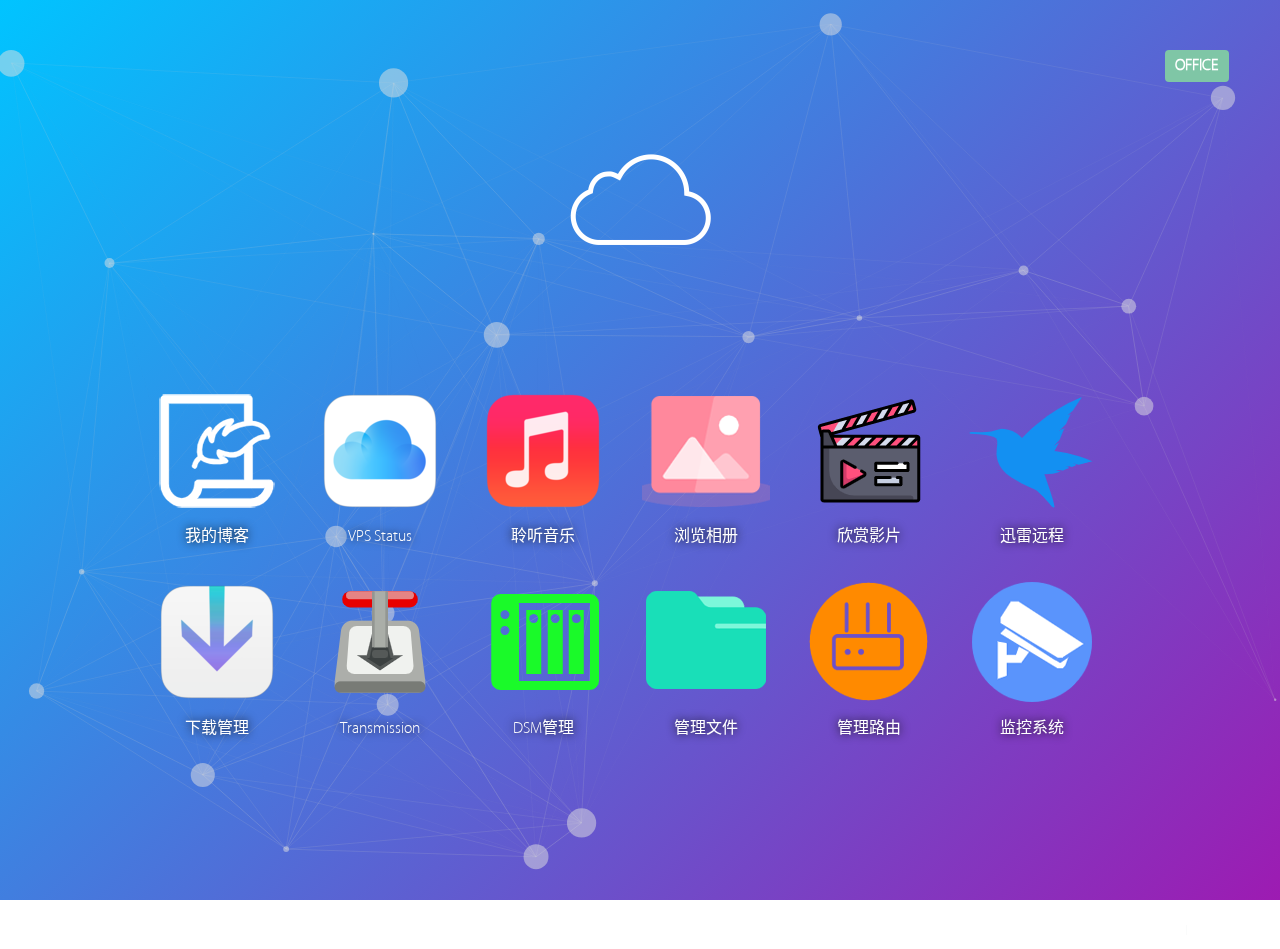
==== index.html @ acd15d09 "Signed-off-by: weizh523 <weizh523@163.com>" ====
<!DOCTYPE html>
<html lang="zh-cn">
<head>
    <meta content="text/html; charset=utf-8" http-equiv="Content-Type"/>
    <meta content="IE=edge" http-equiv="X-UA-Compatible"/>
    <meta content="webkit" name="renderer"/>
    <meta content="width=device-width, initial-scale=1, maximum-scale=1" name="viewport"/>
    <link href="favicon.ico" rel="shortcut icon"/>
    <link href="css/style.css" rel="stylesheet" type="text/css"/>
    <!--减少服务器的资源开销用了cdn,如果想全部使用自己的服务器的jquery,注释cdn的jquery和"js/qieh.js",取消注释"js/jquery.min.js"即可-->
    <!--<script src="js/jquery.min.js"></script>-->
    <script crossorigin="anonymous"
            integrity="sha256-CSXorXvZcTkaix6Yvo6HppcZGetbYMGWSFlBw8HfCJo="
            src="https://cdn.jsdelivr.net/npm/jquery@3.4.1/dist/jquery.min.js"></script>
    <script src="js/qieh.js"></script>
    <script src="js/particles.min.js"></script>
    <script src="js/font.js"></script>
    <title>NasHomeCloud</title>
    <style type="text/css">
        /*背景图设置,设置路径在"css/style.css"下的3315行开始,默认关闭*/
        /*也可以直接打开下面注释直接覆盖原生的渐变色背景,建议打开背景图之后注释原生的3318和3319行渐变色背景样式*/
        body {
            overflow: auto;
            /*background-size: cover;*/
            /*background: url(img/background.jpg) no-repeat center top;*/
            /*background-attachment: fixed;*/
        }

        #footer {
            height: unset;
        }

        .footer-contents {
            position: unset;
        }

        .footer-contents .links .line {
            margin-top: 20px;
            margin-right: 10px;
            margin-bottom: 10px;
        }

        /*以下补充样式用于修复手机浏览下的一些体验*/
        @media only screen and (max-width: 479px) {
            div ul li {
                display: flex;
                margin: 0 0 0 0;
            }

            div ul li a {
                width: 100%;
            }

            div ul li a img {
                width: 100%;
            }

            div ul li a strong {
                width: 100%;
            }
        }

        @media only screen and (max-width: 349px) {
            div ul li {
                width: 33.33%;
            }
        }

        @media only screen and (min-width: 350px) and (max-width: 479px) {
            div ul li {
                width: 25%;
            }
        }
    </style>
</head>
<body>
<div id="particles-js" style="position:absolute; top: 0; z-index: -1; width: 100%;height: 100%;">
    <canvas class="particles-js-canvas-el" height="960" style="width: 100%; height: 100%;" width="1303"></canvas>
</div>
<script>particlesJS("particles-js", {
    particles: {
        number: {
            value: 20,
            density: {
                enable: !0,
                value_area: 1000
            }
        },
        color: {
            value: "#e1e1e1"
        },
        shape: {
            type: "circle",
            stroke: {
                width: 0,
                color: "#000000"
            },
            polygon: {
                nb_sides: 5
            },
            image: {
                src: "img/github.svg",
                width: 100,
                height: 100
            }
        },
        opacity: {
            value: 0.5,
            random: !1,
            anim: {
                enable: !1,
                speed: 1,
                opacity_min: 0.1,
                sync: !1
            }
        },
        size: {
            value: 15,
            random: !0,
            anim: {
                enable: !1,
                speed: 180,
                size_min: 0.1,
                sync: !1
            }
        },
        line_linked: {
            enable: !0,
            distance: 650,
            color: "#cfcfcf",
            opacity: 0.26,
            width: 1
        },
        move: {
            enable: !0,
            speed: 2,
            direction: "none",
            random: !0,
            straight: !1,
            out_mode: "out",
            bounce: !1,
            attract: {
                enable: !1,
                rotateX: 600,
                rotateY: 1200
            }
        }
    },
    interactivity: {
        detect_on: "canvas",
        events: {
            onhover: {
                enable: !1,
                mode: "repulse"
            },
            onclick: {
                enable: !1,
                mode: "push"
            },
            resize: !0
        },
        modes: {
            grab: {
                distance: 400,
                line_linked: {
                    opacity: 1
                }
            },
            bubble: {
                distance: 400,
                size: 40,
                duration: 2,
                opacity: 8,
                speed: 3
            },
            repulse: {
                distance: 200,
                duration: 0.4
            },
            push: {
                particles_nb: 4
            },
            remove: {
                particles_nb: 2
            }
        }
    },
    retina_detect: !0
});</script>
<div id="wrap">
    <div id="top">
        <div id="logo">
            <!--<img class="logo"-->
            <!--     src="img/logo.png"-->
            <!--/>-->
            <!--如果需要自定义logo图片,使用上面这段代码,并删除下面这段代码,图片位置应放在img下的logo.png-->
            <img class="logo"
                 src="[data-uri]"
            />
            <p></p>
            <div class="type-js headline">
                <h1 class="text-js">Welcome</h1>
            </div>
            <div class="" id="kg-btn">
                <input class='tgl tgl-flip' id='qieh' type='checkbox'/>
                <label class='tgl-btn' data-tg-off='OFFICE' data-tg-on='HOME' for='qieh'></label>
            </div>
        </div>
    </div>
    <div id="main">
        <!-- 外网访问地址 -->
        <div class="app animated fadeInLeft" id="app">
            <ul>
                <li>
                    <a href="#" target="_blank">
                        <img class="shake" src="img/png/AppStore.png"/>
                        <strong>我的博客</strong></a>
                </li>
                <li>
                    <a href="#" target="_blank">
                        <img class="shake" src="img/png/iCloud-Drive.png"/>
                        <strong>VPS Status</strong></a>
                </li>
                <li>
                    <a href="#" target="_blank">
                        <img class="shake" src="img/png/Music.png"/>
                        <strong>聆听音乐</strong></a>
                </li>
                <li>
                    <a href="#" target="_blank">
                        <img class="shake" src="img/png/Photos.png"/>
                        <strong>浏览相册</strong></a>
                </li>
                <li>
                    <a href="#" target="_blank">
                        <img class="shake" src="img/png/Videos.png"/>
                        <strong>欣赏影片</strong></a>
                </li>
                <li>
                    <a href="http://yuancheng.xunlei.com/" target="_blank">
                        <img class="shake" src="img/png/Thunder.png"/>
                        <strong>迅雷远程</strong></a>
                </li>
                <li>
                    <a href="#" target="_blank">
                        <img class="shake" src="img/png/Downloads.png"/>
                        <strong>下载管理</strong></a>
                </li>
                <li>
                    <a href="#" target="_blank">
                        <img class="shake" src="img/png/Transmission.png"/>
                        <strong>Transmission</strong></a>
                </li>
                <li>
                    <a href="#" target="_blank">
                        <img class="shake" src="img/png/Settings.png"/>
                        <strong>DSM管理</strong></a>
                </li>
                <li>
                    <a href="#" target="_blank">
                        <img class="shake" src="img/png/FontExplorer-X.png"/>
                        <strong>管理文件</strong></a>
                </li>
                <li>
                    <a href="#" target="_blank">
                        <img class="shake" src="img/png/Podcats.png"/>
                        <strong>管理路由</strong></a>
                </li>
                <li>
                    <a href="#" target="_blank">
                        <img class="shake" src="img/png/FaceTime.png"/>
                        <strong>监控系统</strong></a>
                </li>
            </ul>
        </div>
        <!-- 内网网访问地址 -->
        <div class="app animated fadeInRight" id="app1">
            <ul>
                <li>
                    <a href="#" target="_blank">
                        <img class="shake" src="img/png/AppStore.png"/>
                        <strong>我的博客</strong></a>
                </li>
                <li>
                    <a href="#" target="_blank">
                        <img class="shake" src="img/png/iCloud-Drive.png"/>
                        <strong>VPS Status</strong></a>
                </li>
                <li>
                    <a href="#" target="_blank">
                        <img class="shake" src="img/png/Music.png"/>
                        <strong>聆听音乐</strong></a>
                </li>
                <li>
                    <a href="#" target="_blank">
                        <img class="shake" src="img/png/Photos.png"/>
                        <strong>浏览相册</strong></a>
                </li>
                <li>
                    <a href="#" target="_blank">
                        <img class="shake" src="img/png/Videos.png"/>
                        <strong>欣赏影片</strong></a>
                </li>
                <li>
                    <a href="http://yuancheng.xunlei.com/" target="_blank">
                        <img class="shake" src="img/png/Thunder.png"/>
                        <strong>迅雷远程</strong></a>
                </li>
                <li>
                    <a href="#" target="_blank">
                        <img class="shake" src="img/png/Downloads.png"/>
                        <strong>下载管理</strong></a>
                </li>
                <li>
                    <a href="#" target="_blank">
                        <img class="shake" src="img/png/Transmission.png"/>
                        <strong>Transmission</strong></a>
                </li>
                <li>
                    <a href="#" target="_blank">
                        <img class="shake" src="img/png/Settings.png"/>
                        <strong>DSM管理</strong></a>
                </li>
                <li>
                    <a href="#" target="_blank">
                        <img class="shake" src="img/png/FontExplorer-X.png"/>
                        <strong>管理文件</strong></a>
                </li>
                <li>
                    <a href="#" target="_blank">
                        <img class="shake" src="img/png/Podcats.png"/>
                        <strong>管理路由</strong></a>
                </li>
                <li>
                    <a href="#" target="_blank">
                        <img class="shake" src="img/png/FaceTime.png"/>
                        <strong>监控系统</strong></a>
                </li>
            </ul>
        </div>
        <div style="clear: both;"></div>
    </div>
</div>
<div id="footer">
    <div class="footer-contents">
        <div class="links">
            <div class="line">
                <a href="/">NasHomeCloud</a>&nbsp;&nbsp;&nbsp;
                <span class="footer-link-separator"></span>&nbsp;&nbsp;&nbsp;
                <span class="copyright">╰(*°▽°*)╯</span>
            </div>
        </div>
    </div>
</div>
</body>

</html>
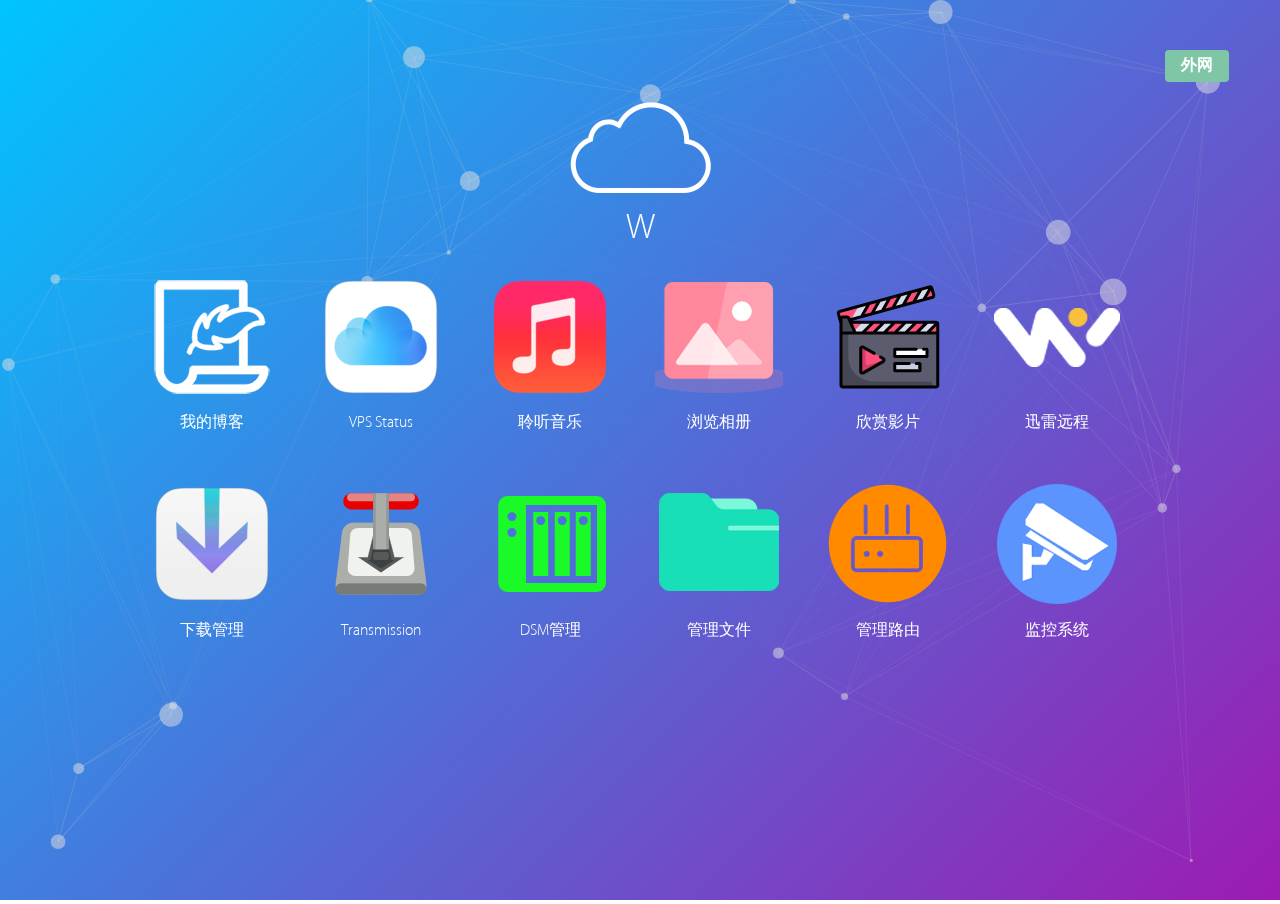
==== commit aaea547d: "Signed-off-by: weizh523 <weizh523@163.com>" ====
--- a/index.html
+++ b/index.html
@@ -1,137 +1,77 @@
 <!DOCTYPE html>
-<html lang="zh-cn">
-<head>
-    <meta content="text/html; charset=utf-8" http-equiv="Content-Type"/>
-    <meta content="IE=edge" http-equiv="X-UA-Compatible"/>
-    <meta content="webkit" name="renderer"/>
-    <meta content="width=device-width, initial-scale=1, maximum-scale=1" name="viewport"/>
-    <link href="favicon.ico" rel="shortcut icon"/>
-    <link href="css/style.css" rel="stylesheet" type="text/css"/>
-    <!--减少服务器的资源开销用了cdn,如果想全部使用自己的服务器的jquery,注释cdn的jquery和"js/qieh.js",取消注释"js/jquery.min.js"即可-->
-    <!--<script src="js/jquery.min.js"></script>-->
-    <script crossorigin="anonymous"
-            integrity="sha256-CSXorXvZcTkaix6Yvo6HppcZGetbYMGWSFlBw8HfCJo="
-            src="https://cdn.jsdelivr.net/npm/jquery@3.4.1/dist/jquery.min.js"></script>
-    <script src="js/qieh.js"></script>
+<html>
+  
+  <head>
+    <meta http-equiv="Content-Type" content="text/html; charset=utf-8" />
+    <meta http-equiv="X-UA-Compatible" content="IE=edge" />
+    <meta name="renderer" content="webkit" />
+    <meta name="viewport" content="width=device-width, initial-scale=1, maximum-scale=1" />
+    <link rel="shortcut icon" href="favicon.ico" />
+    <link rel="stylesheet" type="text/css" href="css/style.css" />
+    <script src="js/jquery.min.js"></script>
+    <script src="js/font.js"></script>
     <script src="js/particles.min.js"></script>
-    <script src="js/font.js"></script>
-    <title>NasHomeCloud</title>
-    <style type="text/css">
-        /*背景图设置,设置路径在"css/style.css"下的3315行开始,默认关闭*/
-        /*也可以直接打开下面注释直接覆盖原生的渐变色背景,建议打开背景图之后注释原生的3318和3319行渐变色背景样式*/
-        body {
-            overflow: auto;
-            /*background-size: cover;*/
-            /*background: url(img/background.jpg) no-repeat center top;*/
-            /*background-attachment: fixed;*/
-        }
-
-        #footer {
-            height: unset;
-        }
-
-        .footer-contents {
-            position: unset;
-        }
-
-        .footer-contents .links .line {
-            margin-top: 20px;
-            margin-right: 10px;
-            margin-bottom: 10px;
-        }
-
-        /*以下补充样式用于修复手机浏览下的一些体验*/
-        @media only screen and (max-width: 479px) {
-            div ul li {
-                display: flex;
-                margin: 0 0 0 0;
-            }
-
-            div ul li a {
-                width: 100%;
-            }
-
-            div ul li a img {
-                width: 100%;
-            }
-
-            div ul li a strong {
-                width: 100%;
-            }
-        }
-
-        @media only screen and (max-width: 349px) {
-            div ul li {
-                width: 33.33%;
-            }
-        }
-
-        @media only screen and (min-width: 350px) and (max-width: 479px) {
-            div ul li {
-                width: 25%;
-            }
-        }
-    </style>
-</head>
-<body>
-<div id="particles-js" style="position:absolute; top: 0; z-index: -1; width: 100%;height: 100%;">
-    <canvas class="particles-js-canvas-el" height="960" style="width: 100%; height: 100%;" width="1303"></canvas>
-</div>
-<script>particlesJS("particles-js", {
-    particles: {
-        number: {
+    <title>HomeNasCloud</title></head>
+  
+  <body>
+    <div id="particles-js" style="position:absolute; top: 0; z-index: -1; width: 100%;height: 100%;">
+      <canvas class="particles-js-canvas-el" width="1303" height="960" style="width: 100%; height: 100%;"></canvas>
+    </div>
+    <script>particlesJS("particles-js", {
+        particles: {
+          number: {
             value: 20,
             density: {
-                enable: !0,
-                value_area: 1000
-            }
-        },
-        color: {
+              enable: !0,
+              value_area: 1000
+            }
+          },
+          color: {
             value: "#e1e1e1"
-        },
-        shape: {
+          },
+          shape: {
             type: "circle",
             stroke: {
-                width: 0,
-                color: "#000000"
+              width: 0,
+              color: "#000000"
             },
             polygon: {
-                nb_sides: 5
+              nb_sides: 5
             },
             image: {
-                src: "img/github.svg",
-                width: 100,
-                height: 100
-            }
-        },
-        opacity: {
+              src: "img/github.svg",
+              width: 100,
+              height: 100
+            }
+          },
+          opacity: {
             value: 0.5,
             random: !1,
             anim: {
-                enable: !1,
-                speed: 1,
-                opacity_min: 0.1,
-                sync: !1
-            }
-        },
-        size: {
+              enable: !1,
+              speed: 1,
+              opacity_min: 0.1,
+              sync: !1
+            }
+          },
+          size: {
             value: 15,
             random: !0,
             anim: {
-                enable: !1,
-                speed: 180,
-                size_min: 0.1,
-                sync: !1
-            }
-        },
-        line_linked: {
+              enable: !1,
+              speed: 180,
+              size_min: 0.1,
+              sync: !1
+            }
+          },
+          line_linked: {
             enable: !0,
             distance: 650,
             color: "#cfcfcf",
             opacity: 0.26,
             width: 1
-        },
-        move: {
+          },
+          move: {
             enable: !0,
             speed: 2,
             direction: "none",
@@ -140,218 +80,163 @@
             out_mode: "out",
             bounce: !1,
             attract: {
-                enable: !1,
-                rotateX: 600,
-                rotateY: 1200
-            }
-        }
-    },
-    interactivity: {
-        detect_on: "canvas",
-        events: {
+              enable: !1,
+              rotateX: 600,
+              rotateY: 1200
+            }
+          }
+        },
+        interactivity: {
+          detect_on: "canvas",
+          events: {
             onhover: {
-                enable: !1,
-                mode: "repulse"
+              enable: !1,
+              mode: "repulse"
             },
             onclick: {
-                enable: !1,
-                mode: "push"
+              enable: !1,
+              mode: "push"
             },
             resize: !0
+          },
+          modes: {
+            grab: {
+              distance: 400,
+              line_linked: {
+                opacity: 1
+              }
+            },
+            bubble: {
+              distance: 400,
+              size: 40,
+              duration: 2,
+              opacity: 8,
+              speed: 3
+            },
+            repulse: {
+              distance: 200,
+              duration: 0.4
+            },
+            push: {
+              particles_nb: 4
+            },
+            remove: {
+              particles_nb: 2
+            }
+          }
         },
-        modes: {
-            grab: {
-                distance: 400,
-                line_linked: {
-                    opacity: 1
-                }
-            },
-            bubble: {
-                distance: 400,
-                size: 40,
-                duration: 2,
-                opacity: 8,
-                speed: 3
-            },
-            repulse: {
-                distance: 200,
-                duration: 0.4
-            },
-            push: {
-                particles_nb: 4
-            },
-            remove: {
-                particles_nb: 2
-            }
-        }
-    },
-    retina_detect: !0
-});</script>
-<div id="wrap">
-    <div id="top">
+        retina_detect: !0
+      });</script>
+    <div id="wrap">
+      <div id="top">
         <div id="logo">
-            <!--<img class="logo"-->
-            <!--     src="img/logo.png"-->
-            <!--/>-->
-            <!--如果需要自定义logo图片,使用上面这段代码,并删除下面这段代码,图片位置应放在img下的logo.png-->
-            <img class="logo"
-                 src="[data-uri]"
-            />
-            <p></p>
-            <div class="type-js headline">
-                <h1 class="text-js">Welcome</h1>
-            </div>
-            <div class="" id="kg-btn">
-                <input class='tgl tgl-flip' id='qieh' type='checkbox'/>
-                <label class='tgl-btn' data-tg-off='OFFICE' data-tg-on='HOME' for='qieh'></label>
-            </div>
-        </div>
+          <img class="logo" src="[data-uri]"
+          /><p></p><div class="type-js headline">
+          	<h1 class="text-js">Welcome</h1>
+          </div>
+					<div id="kg-btn" class="">
+						<input class='tgl tgl-flip' id='qieh' type='checkbox' />
+						<label class='tgl-btn' data-tg-off='外网' data-tg-on='内网' for='qieh'></label>
+					</div>
+				</div>
+			</div>
+			<div id="main">
+			<!-- 外网访问地址 -->
+				<div id="app" class="app animated fadeInLeft">
+					<ul>
+						<li>
+							<a href="https://blog.weizh.top/" target="_blank"><img class="shake" src="img/png/AppStore.png" /><strong>我的博客</strong></a>
+						</li>
+						<li>
+							<a href="https://info.koolnet.club" target="_blank"><img class="shake" src="img/png/iCloud-Drive.png" /><strong>VPS Status</strong></a>
+						</li>
+						<li>
+							<a href="https://yuxuan-disk.quickconnect.cn/audio" target="_blank"><img class="shake" src="img/png/Music.png" /><strong>聆听音乐</strong></a>
+						</li>
+						<li>
+							<a href="https://yuxuan-disk.quickconnect.cn/photo" target="_blank"><img class="shake" src="img/png/Photos.png" /><strong>浏览相册</strong></a>
+						</li>
+						<li>
+							<a href="https://yuxuan-disk.quickconnect.cn/video" target="_blank"><img class="shake" src="img/png/Videos.png" /><strong>欣赏影片</strong></a>
+						</li>
+						<li>
+							<a href="http://yuancheng.xunlei.com/" target="_blank"><img class="shake" src="img/png/Thunder.png" /><strong>迅雷远程</strong></a>
+						</li>
+						<li>
+							<a href="https://yuxuan-disk.quickconnect.cn/download" target="_blank"><img class="shake" src="img/png/Downloads.png" /><strong>下载管理</strong></a>
+						</li>
+						<li>
+							<a href="http://xxxxx.com" target="_blank"><img class="shake" src="img/png/Transmission.png" /><strong>Transmission</strong></a>
+						</li>
+						<li>
+							<a href="https://yuxuan-disk.quickconnect.cn/" target="_blank"><img class="shake" src="img/png/Settings.png" /><strong>DSM管理</strong></a>
+						</li>
+						<li>
+							<a href="https://yuxuan-disk.quickconnect.cn/file" target="_blank"><img class="shake" src="img/png/FontExplorer-X.png" /><strong>管理文件</strong></a>
+						</li>
+						<li>
+							<a href="http://xxxxx.com" target="_blank"><img class="shake" src="img/png/Podcats.png" /><strong>管理路由</strong></a>
+						</li>
+						<li>
+							<a href="https://yuxuan-disk.quickconnect.cn/cam" target="_blank"><img class="shake" src="img/png/FaceTime.png" /><strong>监控系统</strong></a>
+						</li>
+					</ul>
+				</div>
+				<!-- 内网网访问地址 -->
+				<div id="app1" class="app animated fadeInRight">
+					<ul>
+						<li>
+							<a href="#" target="_blank"><img class="shake" src="img/png/AppStore.png" /><strong>我的博客</strong></a>
+						</li>
+						<li>
+							<a href="http://xxxxx.com" target="_blank"><img class="shake" src="img/png/iCloud-Drive.png" /><strong>VPS Status</strong></a>
+						</li>
+						<li>
+							<a href="http://192.168.0.10/audio" target="_blank"><img class="shake" src="img/png/Music.png" /><strong>聆听音乐</strong></a>
+						</li>
+						<li>
+							<a href="http://192.168.0.10/photo" target="_blank"><img class="shake" src="img/png/Photos.png" /><strong>浏览相册</strong></a>
+						</li>
+						<li>
+							<a href="http://192.168.0.10/video" target="_blank"><img class="shake" src="img/png/Videos.png" /><strong>欣赏影片</strong></a>
+						</li>
+						<li>
+							<a href="http://yuancheng.xunlei.com/" target="_blank"><img class="shake" src="img/png/Thunder.png" /><strong>迅雷远程</strong></a>
+						</li>
+						<li>
+							<a href="http://192.168.0.10/download" target="_blank"><img class="shake" src="img/png/Downloads.png" /><strong>下载管理</strong></a>
+						</li>
+						<li>
+							<a href="http://xxxxx.com" target="_blank"><img class="shake" src="img/png/Transmission.png" /><strong>Transmission</strong></a>
+						</li>
+						<li>
+							<a href="http://192.168.0.10:5000/" target="_blank"><img class="shake" src="img/png/Settings.png" /><strong>DSM管理</strong></a>
+						</li>
+						<li>
+							<a href="http://192.168.0.10/file" target="_blank"><img class="shake" src="img/png/FontExplorer-X.png" /><strong>管理文件</strong></a>
+						</li>
+						<li>
+							<a href="http://192.168.0.1" target="_blank"><img class="shake" src="img/png/Podcats.png" /><strong>管理路由</strong></a>
+						</li>
+						<li>
+							<a href="http://192.168.0.10/cam" target="_blank"><img class="shake" src="img/png/FaceTime.png" /><strong>监控系统</strong></a>
+						</li>
+					</ul>
+				</div>
+				<div style="clear: both;"></div>
+			</div>
     </div>
-    <div id="main">
-        <!-- 外网访问地址 -->
-        <div class="app animated fadeInLeft" id="app">
-            <ul>
-                <li>
-                    <a href="#" target="_blank">
-                        <img class="shake" src="img/png/AppStore.png"/>
-                        <strong>我的博客</strong></a>
-                </li>
-                <li>
-                    <a href="#" target="_blank">
-                        <img class="shake" src="img/png/iCloud-Drive.png"/>
-                        <strong>VPS Status</strong></a>
-                </li>
-                <li>
-                    <a href="#" target="_blank">
-                        <img class="shake" src="img/png/Music.png"/>
-                        <strong>聆听音乐</strong></a>
-                </li>
-                <li>
-                    <a href="#" target="_blank">
-                        <img class="shake" src="img/png/Photos.png"/>
-                        <strong>浏览相册</strong></a>
-                </li>
-                <li>
-                    <a href="#" target="_blank">
-                        <img class="shake" src="img/png/Videos.png"/>
-                        <strong>欣赏影片</strong></a>
-                </li>
-                <li>
-                    <a href="http://yuancheng.xunlei.com/" target="_blank">
-                        <img class="shake" src="img/png/Thunder.png"/>
-                        <strong>迅雷远程</strong></a>
-                </li>
-                <li>
-                    <a href="#" target="_blank">
-                        <img class="shake" src="img/png/Downloads.png"/>
-                        <strong>下载管理</strong></a>
-                </li>
-                <li>
-                    <a href="#" target="_blank">
-                        <img class="shake" src="img/png/Transmission.png"/>
-                        <strong>Transmission</strong></a>
-                </li>
-                <li>
-                    <a href="#" target="_blank">
-                        <img class="shake" src="img/png/Settings.png"/>
-                        <strong>DSM管理</strong></a>
-                </li>
-                <li>
-                    <a href="#" target="_blank">
-                        <img class="shake" src="img/png/FontExplorer-X.png"/>
-                        <strong>管理文件</strong></a>
-                </li>
-                <li>
-                    <a href="#" target="_blank">
-                        <img class="shake" src="img/png/Podcats.png"/>
-                        <strong>管理路由</strong></a>
-                </li>
-                <li>
-                    <a href="#" target="_blank">
-                        <img class="shake" src="img/png/FaceTime.png"/>
-                        <strong>监控系统</strong></a>
-                </li>
-            </ul>
-        </div>
-        <!-- 内网网访问地址 -->
-        <div class="app animated fadeInRight" id="app1">
-            <ul>
-                <li>
-                    <a href="#" target="_blank">
-                        <img class="shake" src="img/png/AppStore.png"/>
-                        <strong>我的博客</strong></a>
-                </li>
-                <li>
-                    <a href="#" target="_blank">
-                        <img class="shake" src="img/png/iCloud-Drive.png"/>
-                        <strong>VPS Status</strong></a>
-                </li>
-                <li>
-                    <a href="#" target="_blank">
-                        <img class="shake" src="img/png/Music.png"/>
-                        <strong>聆听音乐</strong></a>
-                </li>
-                <li>
-                    <a href="#" target="_blank">
-                        <img class="shake" src="img/png/Photos.png"/>
-                        <strong>浏览相册</strong></a>
-                </li>
-                <li>
-                    <a href="#" target="_blank">
-                        <img class="shake" src="img/png/Videos.png"/>
-                        <strong>欣赏影片</strong></a>
-                </li>
-                <li>
-                    <a href="http://yuancheng.xunlei.com/" target="_blank">
-                        <img class="shake" src="img/png/Thunder.png"/>
-                        <strong>迅雷远程</strong></a>
-                </li>
-                <li>
-                    <a href="#" target="_blank">
-                        <img class="shake" src="img/png/Downloads.png"/>
-                        <strong>下载管理</strong></a>
-                </li>
-                <li>
-                    <a href="#" target="_blank">
-                        <img class="shake" src="img/png/Transmission.png"/>
-                        <strong>Transmission</strong></a>
-                </li>
-                <li>
-                    <a href="#" target="_blank">
-                        <img class="shake" src="img/png/Settings.png"/>
-                        <strong>DSM管理</strong></a>
-                </li>
-                <li>
-                    <a href="#" target="_blank">
-                        <img class="shake" src="img/png/FontExplorer-X.png"/>
-                        <strong>管理文件</strong></a>
-                </li>
-                <li>
-                    <a href="#" target="_blank">
-                        <img class="shake" src="img/png/Podcats.png"/>
-                        <strong>管理路由</strong></a>
-                </li>
-                <li>
-                    <a href="#" target="_blank">
-                        <img class="shake" src="img/png/FaceTime.png"/>
-                        <strong>监控系统</strong></a>
-                </li>
-            </ul>
-        </div>
-        <div style="clear: both;"></div>
-    </div>
-</div>
-<div id="footer">
-    <div class="footer-contents">
-        <div class="links">
-            <div class="line">
-                <a href="/">NasHomeCloud</a>&nbsp;&nbsp;&nbsp;
-                <span class="footer-link-separator"></span>&nbsp;&nbsp;&nbsp;
-                <span class="copyright">╰(*°▽°*)╯</span>
-            </div>
-        </div>
-    </div>
-</div>
-</body>
+    <!-- <div id="footer">
+      <div class="footer-contents">
+          <div class="links">
+              <div class="line">
+                  <a href="#">HomeNasCloud </a> &nbsp;&nbsp;&nbsp;
+                  <span class="footer-link-separator"></span>&nbsp;&nbsp;&nbsp;
+                  <span class="copyright">╰(*°▽°*)╯</span>
+              </div>
+          </div>
+      </div>
+     </div> -->
+  </body>
 
 </html>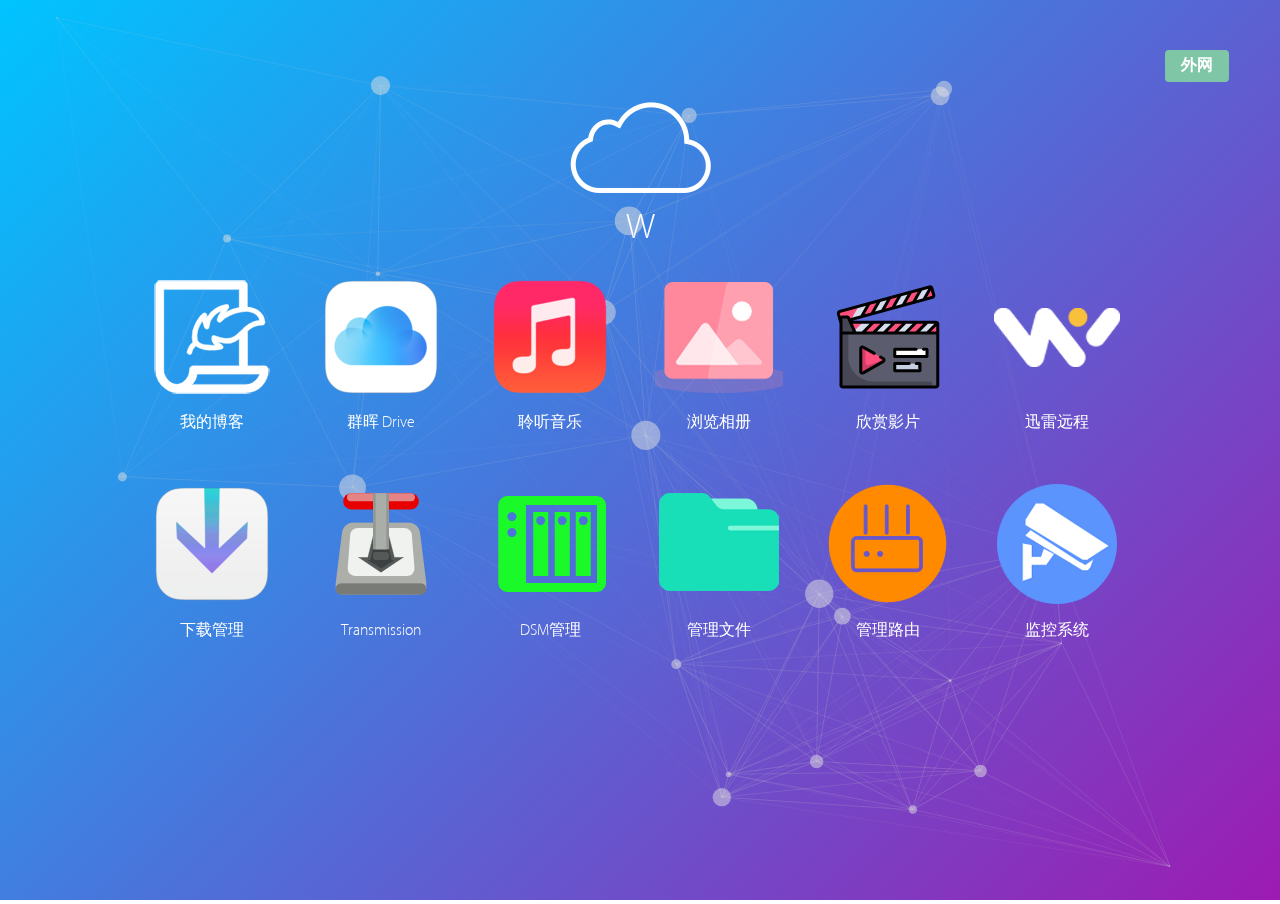
==== commit 5f6d71ec: "Signed-off-by: weizh523 <weizh523@163.com>" ====
--- a/index.html
+++ b/index.html
@@ -148,7 +148,7 @@
 							<a href="https://blog.weizh.top/" target="_blank"><img class="shake" src="img/png/AppStore.png" /><strong>我的博客</strong></a>
 						</li>
 						<li>
-							<a href="https://info.koolnet.club" target="_blank"><img class="shake" src="img/png/iCloud-Drive.png" /><strong>VPS Status</strong></a>
+							<a href="https://yuxuan-disk.quickconnect.cn/drive" target="_blank"><img class="shake" src="img/png/iCloud-Drive.png" /><strong>群晖 Drive</strong></a>
 						</li>
 						<li>
 							<a href="https://yuxuan-disk.quickconnect.cn/audio" target="_blank"><img class="shake" src="img/png/Music.png" /><strong>聆听音乐</strong></a>
@@ -160,7 +160,7 @@
 							<a href="https://yuxuan-disk.quickconnect.cn/video" target="_blank"><img class="shake" src="img/png/Videos.png" /><strong>欣赏影片</strong></a>
 						</li>
 						<li>
-							<a href="http://yuancheng.xunlei.com/" target="_blank"><img class="shake" src="img/png/Thunder.png" /><strong>迅雷远程</strong></a>
+							<a href="https://pan.xunlei.com/yc/" target="_blank"><img class="shake" src="img/png/Thunder.png" /><strong>迅雷远程</strong></a>
 						</li>
 						<li>
 							<a href="https://yuxuan-disk.quickconnect.cn/download" target="_blank"><img class="shake" src="img/png/Downloads.png" /><strong>下载管理</strong></a>
@@ -189,7 +189,7 @@
 							<a href="#" target="_blank"><img class="shake" src="img/png/AppStore.png" /><strong>我的博客</strong></a>
 						</li>
 						<li>
-							<a href="http://xxxxx.com" target="_blank"><img class="shake" src="img/png/iCloud-Drive.png" /><strong>VPS Status</strong></a>
+							<a href="http://192.168.0.10/drive" target="_blank"><img class="shake" src="img/png/iCloud-Drive.png" /><strong>群晖 Drive</strong></a>
 						</li>
 						<li>
 							<a href="http://192.168.0.10/audio" target="_blank"><img class="shake" src="img/png/Music.png" /><strong>聆听音乐</strong></a>
@@ -201,7 +201,7 @@
 							<a href="http://192.168.0.10/video" target="_blank"><img class="shake" src="img/png/Videos.png" /><strong>欣赏影片</strong></a>
 						</li>
 						<li>
-							<a href="http://yuancheng.xunlei.com/" target="_blank"><img class="shake" src="img/png/Thunder.png" /><strong>迅雷远程</strong></a>
+							<a href="https://pan.xunlei.com/yc/" target="_blank"><img class="shake" src="img/png/Thunder.png" /><strong>迅雷远程</strong></a>
 						</li>
 						<li>
 							<a href="http://192.168.0.10/download" target="_blank"><img class="shake" src="img/png/Downloads.png" /><strong>下载管理</strong></a>
